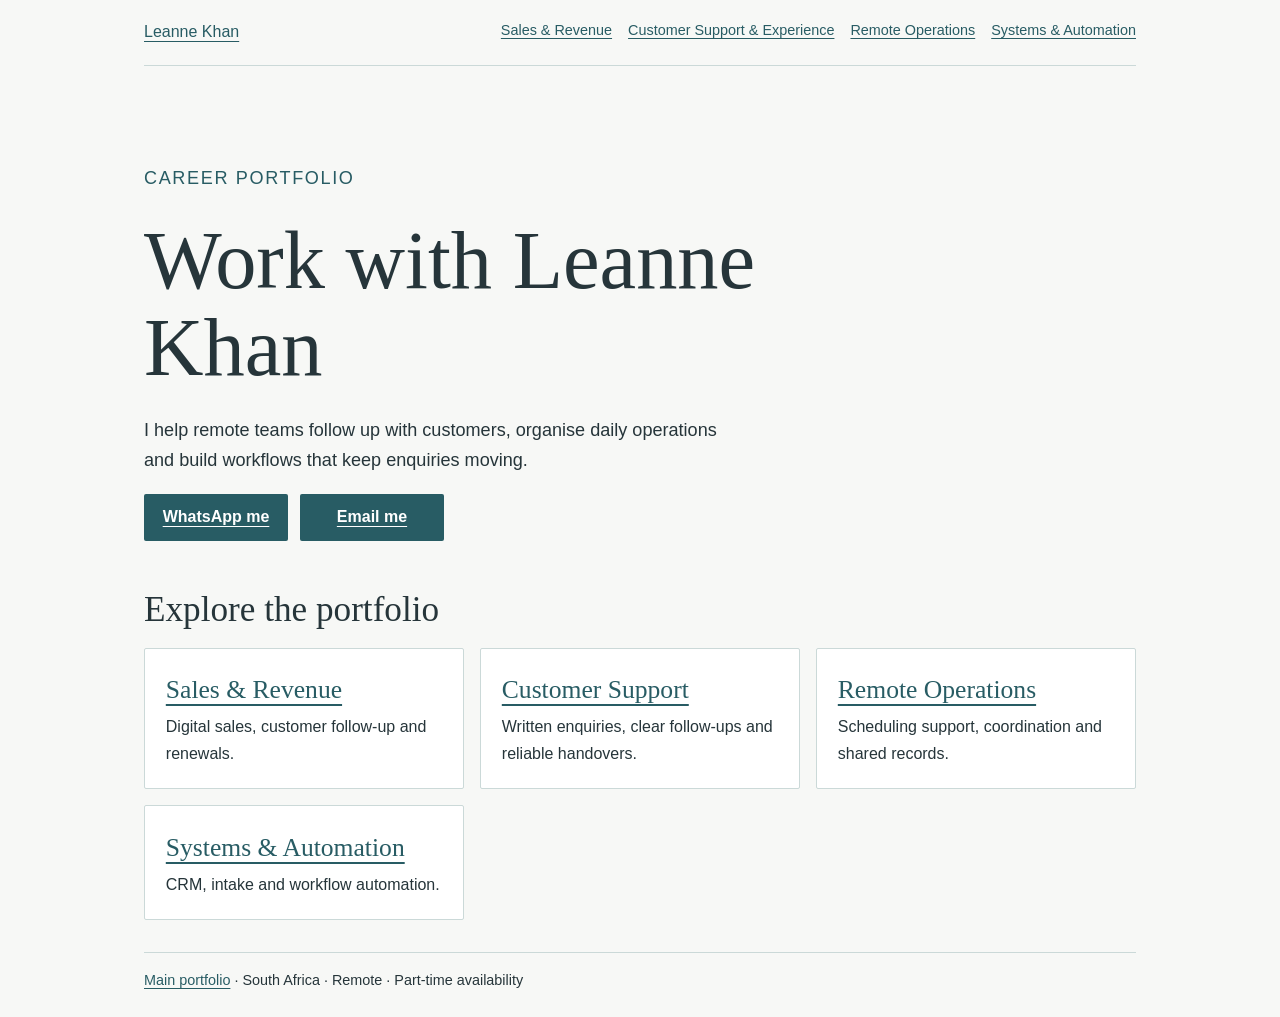
==== career/index.html @ 7c701c44 "Add career portfolio landing pages" ====
<!doctype html>
<html lang="en-ZA"><head><meta charset="utf-8"><meta name="viewport" content="width=device-width, initial-scale=1"><title>Career portfolio | Leanne Khan</title><link rel="stylesheet" href="career.css"></head>
<body><header><a href="index.html">Leanne Khan</a><nav aria-label="Career portfolios"><a href="sales-revenue.html">Sales &amp; Revenue</a>
<a href="customer-support.html">Customer Support &amp; Experience</a>
<a href="remote-operations.html">Remote Operations</a>
<a href="systems-automation.html">Systems &amp; Automation</a></nav></header>
<main><section class="hero"><p class="eyebrow">Career portfolio</p><h1>Work with Leanne Khan</h1><p>I help remote teams follow up with customers, organise daily operations and build workflows that keep enquiries moving.</p><div class="contact"><a class="button" href="https://wa.me/27837604905">WhatsApp me</a><a class="button" href="mailto:leannejkhan@gmail.com?subject=Discuss%20a%20remote%20role">Email me</a></div></section>
<section aria-labelledby="proof"><h2 id="proof">Explore the portfolio</h2><div class="cards">
<article><h3><a href="sales-revenue.html">Sales &amp; Revenue</a></h3><p>Digital sales, customer follow-up and renewals.</p></article>
<article><h3><a href="customer-support.html">Customer Support</a></h3><p>Written enquiries, clear follow-ups and reliable handovers.</p></article>
<article><h3><a href="remote-operations.html">Remote Operations</a></h3><p>Scheduling support, coordination and shared records.</p></article>
<article><h3><a href="systems-automation.html">Systems &amp; Automation</a></h3><p>CRM, intake and workflow automation.</p></article>
</div></section></main><footer><a href="../index.html">Main portfolio</a> · South Africa · Remote · Part-time availability</footer></body></html>
---- career/career.css ----
:root{color-scheme:light;--ink:#26353a;--green:#285c64;--line:#cbd9d8;--paper:#f7f8f6}
*{box-sizing:border-box}
body{margin:0;background:var(--paper);color:var(--ink);font-family:"Segoe UI",Arial,sans-serif;line-height:1.65}
header,main,footer{width:min(100% - 2.5rem, 62rem);margin-inline:auto}
header{padding:1.2rem 0;border-bottom:1px solid var(--line);display:flex;flex-wrap:wrap;justify-content:space-between;gap:.6rem 1.6rem}
nav{display:flex;flex-wrap:wrap;gap:.3rem 1rem;font-size:.9rem}
a{color:var(--green);text-underline-offset:.24em}
a[aria-current=page]{font-weight:750}
a:focus-visible{outline:2px solid var(--green);outline-offset:4px}
.hero{padding:clamp(2.4rem,7vw,5rem) 0 2.5rem}
.eyebrow{font-size:.84rem;letter-spacing:.09em;text-transform:uppercase;color:var(--green)}
h1,h2,h3{font-family:Georgia,"Times New Roman",serif;font-weight:500;line-height:1.05;margin:.3em 0}
h1{font-size:clamp(2.6rem,7vw,5.15rem);max-width:16ch}
h2{font-size:2.2rem}
h3{font-size:1.6rem}
.hero p{max-width:58ch;font-size:1.13rem}
.cards{display:grid;grid-template-columns:repeat(auto-fit,minmax(min(100%,18rem),1fr));gap:1rem;margin:1.2rem 0 2rem}
article{border:1px solid var(--line);border-radius:2px;padding:1.3rem;background:#fff}
article p{margin:.65rem 0 0}
.button{display:inline-block;background:var(--green);color:white;padding:.65rem 1rem;border-radius:2px;font-weight:650}
footer{border-top:1px solid var(--line);margin-top:2rem;padding:1rem 0 1.5rem;font-size:.9rem}
.contact{display:flex;flex-wrap:wrap;gap:.75rem}.contact .button{min-width:9rem;text-align:center}
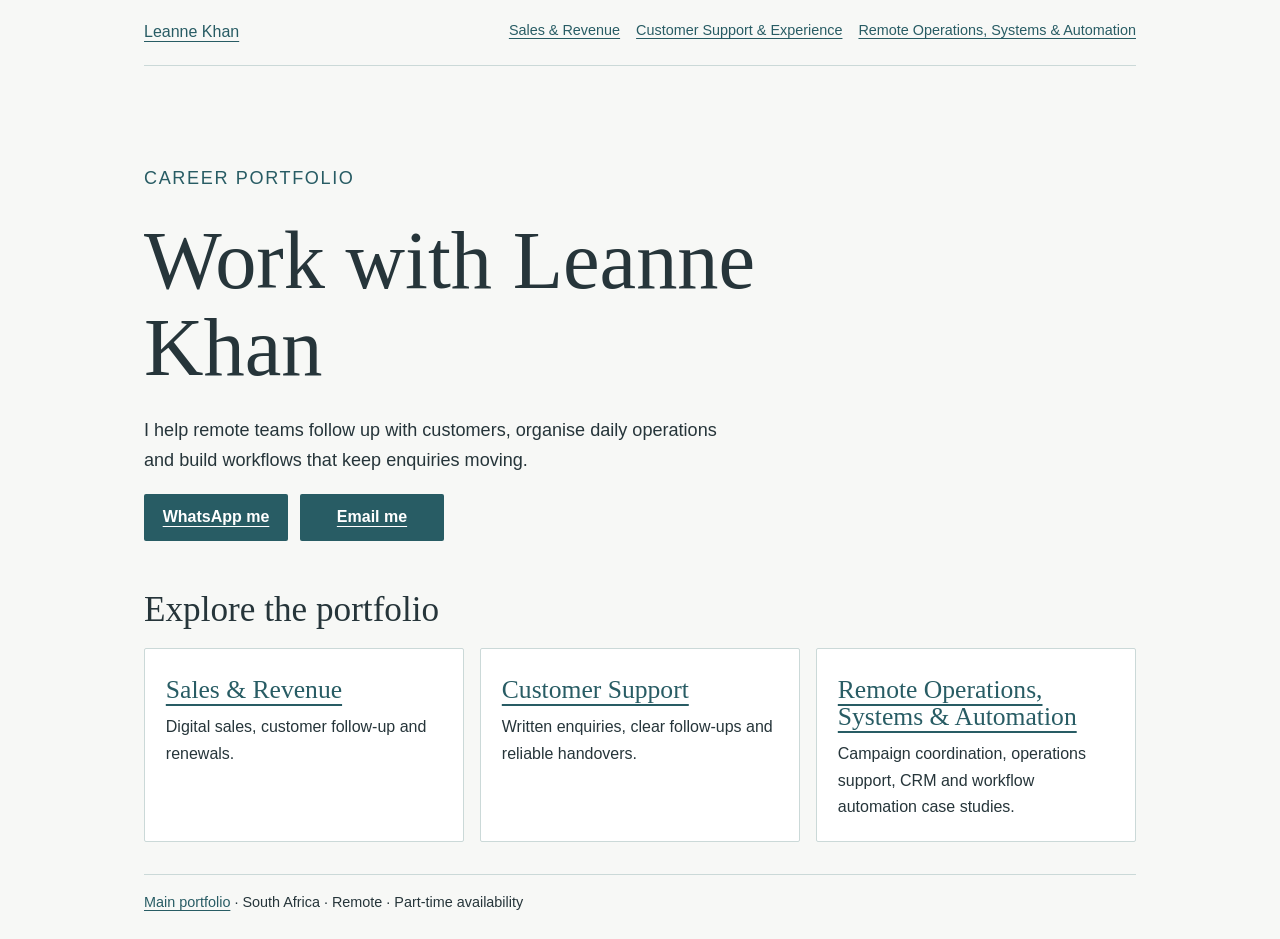
==== commit 86e75e5d: "Consolidate operations and automation portfolio pages" ====
--- a/career/index.html
+++ b/career/index.html
@@ -2,12 +2,10 @@
 <html lang="en-ZA"><head><meta charset="utf-8"><meta name="viewport" content="width=device-width, initial-scale=1"><title>Career portfolio | Leanne Khan</title><link rel="stylesheet" href="career.css"></head>
 <body><header><a href="index.html">Leanne Khan</a><nav aria-label="Career portfolios"><a href="sales-revenue.html">Sales &amp; Revenue</a>
 <a href="customer-support.html">Customer Support &amp; Experience</a>
-<a href="remote-operations.html">Remote Operations</a>
-<a href="systems-automation.html">Systems &amp; Automation</a></nav></header>
+<a href="remote-operations.html">Remote Operations, Systems &amp; Automation</a></nav></header>
 <main><section class="hero"><p class="eyebrow">Career portfolio</p><h1>Work with Leanne Khan</h1><p>I help remote teams follow up with customers, organise daily operations and build workflows that keep enquiries moving.</p><div class="contact"><a class="button" href="https://wa.me/27837604905">WhatsApp me</a><a class="button" href="mailto:leannejkhan@gmail.com?subject=Discuss%20a%20remote%20role">Email me</a></div></section>
 <section aria-labelledby="proof"><h2 id="proof">Explore the portfolio</h2><div class="cards">
 <article><h3><a href="sales-revenue.html">Sales &amp; Revenue</a></h3><p>Digital sales, customer follow-up and renewals.</p></article>
 <article><h3><a href="customer-support.html">Customer Support</a></h3><p>Written enquiries, clear follow-ups and reliable handovers.</p></article>
-<article><h3><a href="remote-operations.html">Remote Operations</a></h3><p>Scheduling support, coordination and shared records.</p></article>
-<article><h3><a href="systems-automation.html">Systems &amp; Automation</a></h3><p>CRM, intake and workflow automation.</p></article>
+<article><h3><a href="remote-operations.html">Remote Operations, Systems &amp; Automation</a></h3><p>Campaign coordination, operations support, CRM and workflow automation case studies.</p></article>
 </div></section></main><footer><a href="../index.html">Main portfolio</a> · South Africa · Remote · Part-time availability</footer></body></html>
--- a/career/career.css
+++ b/career/career.css
@@ -20,3 +20,26 @@
 .button{display:inline-block;background:var(--green);color:white;padding:.65rem 1rem;border-radius:2px;font-weight:650}
 footer{border-top:1px solid var(--line);margin-top:2rem;padding:1rem 0 1.5rem;font-size:.9rem}
 .contact{display:flex;flex-wrap:wrap;gap:.75rem}.contact .button{min-width:9rem;text-align:center}
+
+.contact .button-secondary{background:transparent;color:var(--green);box-shadow:inset 0 0 0 1px var(--green)}
+.contact .button{display:inline-flex;align-items:center;justify-content:center;min-height:44px}
+@media(max-width:36rem){
+  header,main,footer{width:calc(100% - 2rem)}
+  nav{width:100%;column-gap:.85rem}
+  nav a{display:inline-flex;align-items:center;min-height:44px}
+  h1{font-size:clamp(2.1rem,8vw,3rem);max-width:21ch;overflow-wrap:anywhere}
+  .contact .button{width:100%}
+  article{padding:1.1rem}
+}
+
+.case-studies{margin-block:1.2rem 2.5rem}
+.case-list{display:grid;gap:1rem;margin-top:1.25rem}
+.case-card{padding:clamp(1.15rem,4vw,2rem)}
+.case-card h3{font-size:clamp(1.45rem,4vw,2rem);margin:0 0 1rem}
+.case-card dl{display:grid;grid-template-columns:repeat(3,minmax(0,1fr));gap:1.25rem;margin:0}
+.case-card dt{font-weight:700;color:var(--green);margin-bottom:.35rem}
+.case-card dd{margin:0}
+.case-contact{border-top:1px solid var(--line);padding:1.5rem 0 0}
+@media(max-width:42rem){
+  .case-card dl{grid-template-columns:1fr;gap:.9rem}
+}
